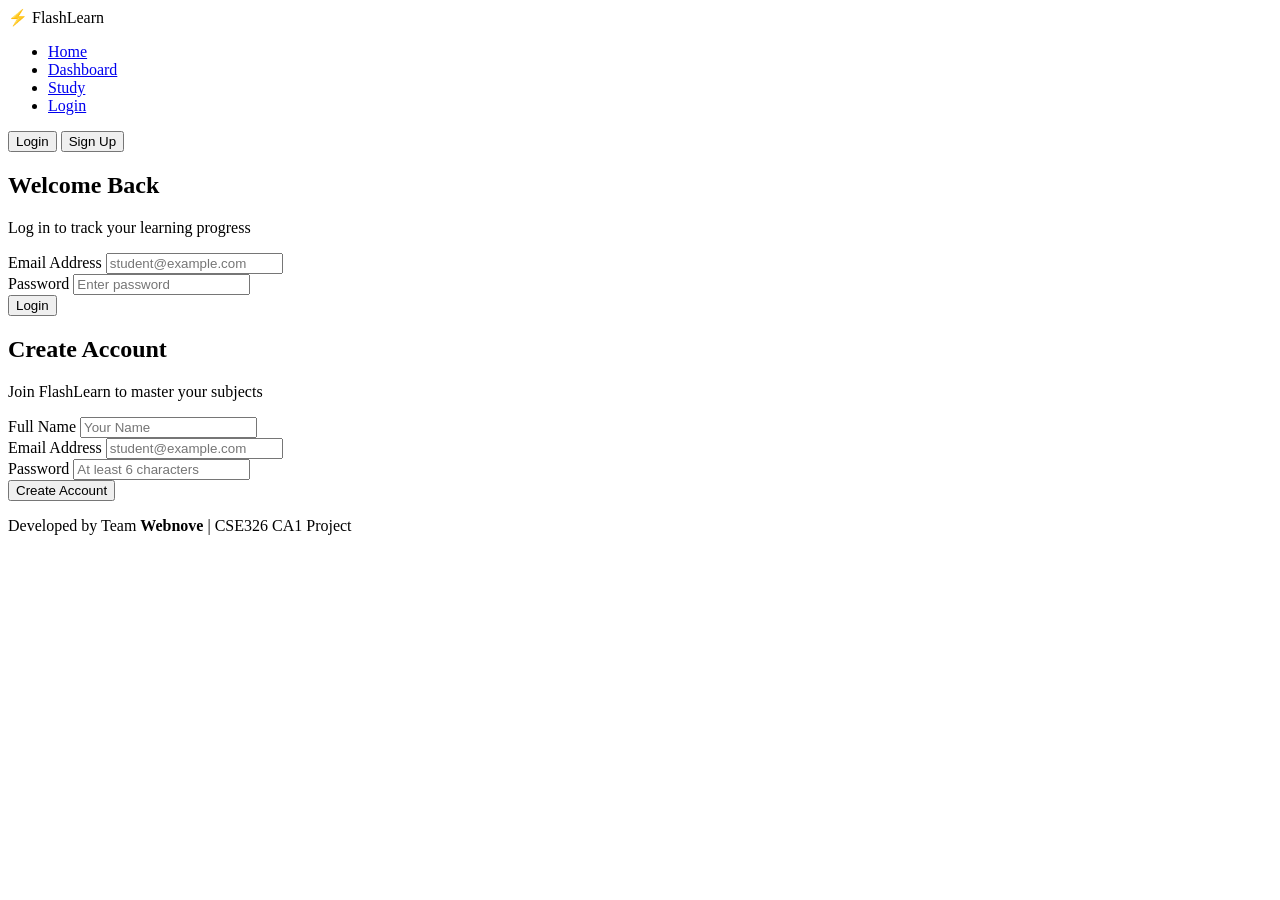
==== auth.html @ e23c1435 "add custom flashcard creation and mobile responsive layout" ====
<!DOCTYPE html>
<html lang="en">
<head>
  <meta charset="UTF-8">
  <meta name="viewport" content="width=device-width, initial-scale=1.0">
  <title>Login & Signup - FlashLearn</title>
  <link rel="stylesheet" href="css/style.css">
  <link rel="stylesheet" href="css/responsive.css">
</head>
<body>

  <!-- Navigation Bar -->
  <header>
    <nav class="navbar">
      <div class="logo">⚡ FlashLearn</div>
      <ul class="nav-links">
        <li><a href="index.html">Home</a></li>
        <li><a href="dashboard.html">Dashboard</a></li>
        <li><a href="study.html">Study</a></li>
        <li><a href="auth.html" class="active">Login</a></li>
      </ul>
    </nav>
  </header>

  <!-- Auth Card Wrapper -->
  <main class="auth-wrapper">
    <div class="auth-card">
      
      <!-- Tab Switcher -->
      <div class="auth-tabs">
        <button id="loginTabBtn" class="tab-btn active" onclick="showLogin()" type="button">Login</button>
        <button id="signupTabBtn" class="tab-btn" onclick="showSignup()" type="button">Sign Up</button>
      </div>

      <!-- Alert Message Box -->
      <div id="authMessage" class="auth-msg"></div>

      <!-- Login Form Container -->
      <div id="loginForm" class="form-container">
        <h2>Welcome Back</h2>
        <p class="auth-subtitle">Log in to track your learning progress</p>

        <form onsubmit="handleLogin(event)">
          <div class="form-group">
            <label for="loginEmail">Email Address</label>
            <input type="email" id="loginEmail" placeholder="student@example.com" required>
          </div>

          <div class="form-group">
            <label for="loginPass">Password</label>
            <input type="password" id="loginPass" placeholder="Enter password" required>
          </div>

          <button type="submit" class="btn btn-primary btn-block">Login</button>
        </form>
      </div>

      <!-- Sign Up Form Container (Default Hidden) -->
      <div id="signupForm" class="form-container hidden">
        <h2>Create Account</h2>
        <p class="auth-subtitle">Join FlashLearn to master your subjects</p>

        <form onsubmit="handleSignup(event)">
          <div class="form-group">
            <label for="signupName">Full Name</label>
            <input type="text" id="signupName" placeholder="Your Name" required>
          </div>

          <div class="form-group">
            <label for="signupEmail">Email Address</label>
            <input type="email" id="signupEmail" placeholder="student@example.com" required>
          </div>

          <div class="form-group">
            <label for="signupPass">Password</label>
            <input type="password" id="signupPass" placeholder="At least 6 characters" required>
          </div>

          <button type="submit" class="btn btn-primary btn-block">Create Account</button>
        </form>
      </div>

    </div>
  </main>

  <footer>
    <p>Developed by Team <strong>Webnove</strong> | CSE326 CA1 Project</p>
  </footer>

  <script src="js/auth.js"></script>
</body>
</html>
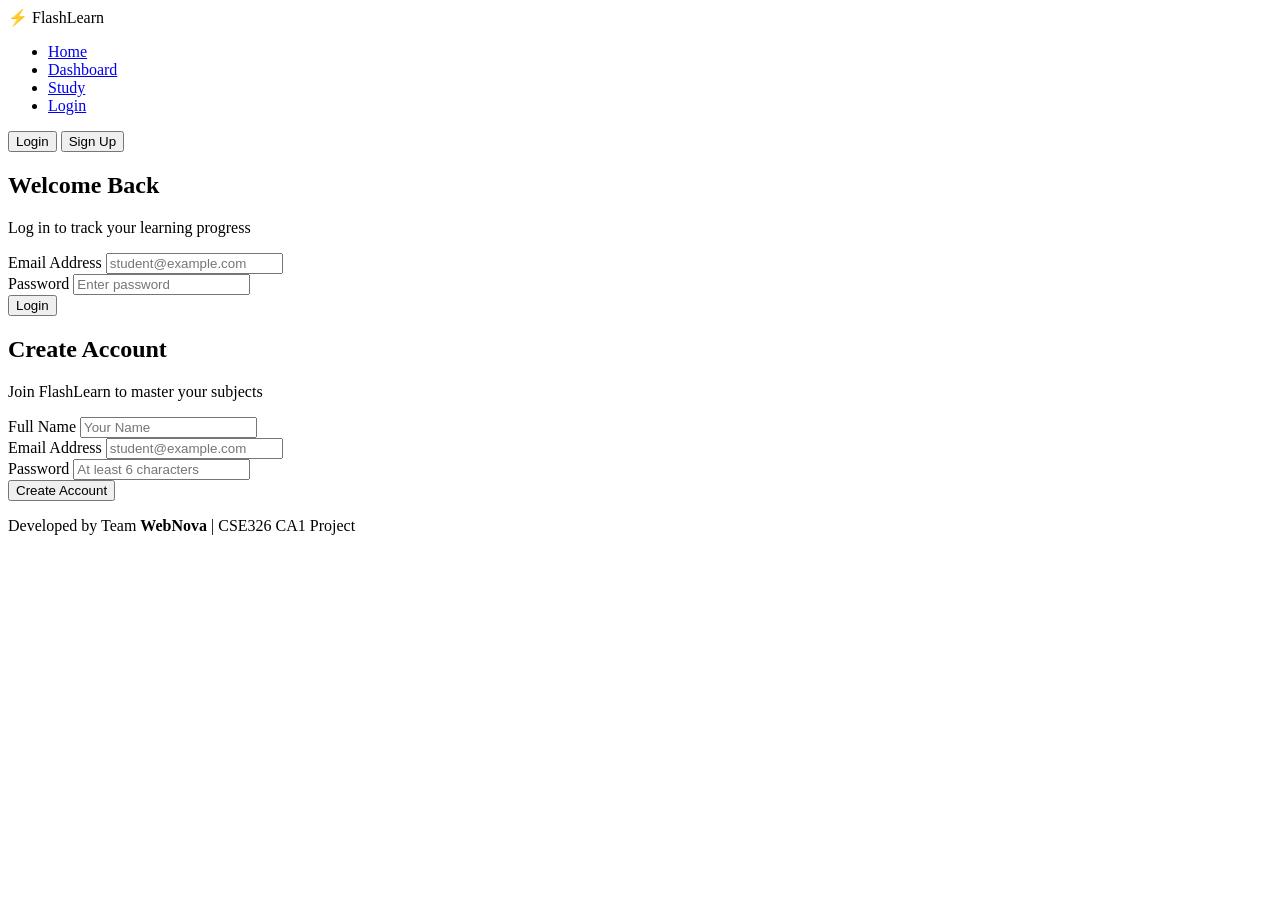
==== commit c4cca848: "Fix UI spacing,dynamic user greeting, 6 default decks, and keyboard navigation" ====
--- a/auth.html
+++ b/auth.html
@@ -84,7 +84,7 @@
   </main>
 
   <footer>
-    <p>Developed by Team <strong>Webnove</strong> | CSE326 CA1 Project</p>
+    <p>Developed by Team <strong>WebNova</strong> | CSE326 CA1 Project</p>
   </footer>
 
   <script src="js/auth.js"></script>
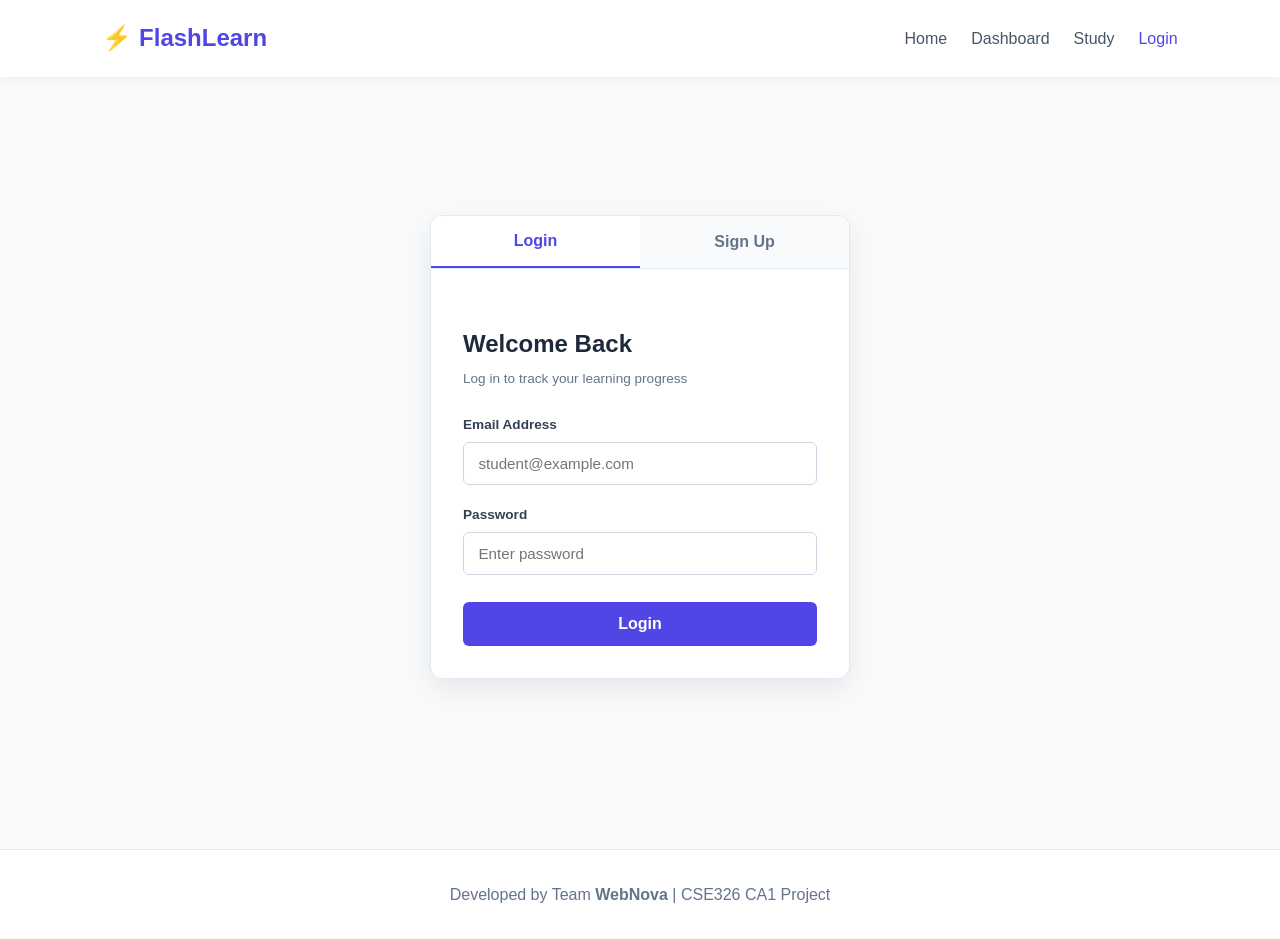
==== commit 261f0782: "Refactor nav auth toggle, cleanup features copy,and optimize session recall tracing" ====
--- a/auth.html
+++ b/auth.html
@@ -4,8 +4,8 @@
   <meta charset="UTF-8">
   <meta name="viewport" content="width=device-width, initial-scale=1.0">
   <title>Login & Signup - FlashLearn</title>
-  <link rel="stylesheet" href="css/style.css">
-  <link rel="stylesheet" href="css/responsive.css">
+  <link rel="stylesheet" href="CSS/style.css">
+  <link rel="stylesheet" href="CSS/responsive.css">
 </head>
 <body>
 
@@ -87,6 +87,6 @@
     <p>Developed by Team <strong>WebNova</strong> | CSE326 CA1 Project</p>
   </footer>
 
-  <script src="js/auth.js"></script>
+  <script src="JS/auth.js"></script>
 </body>
 </html>
--- a/CSS/style.css
+++ b/CSS/style.css
@@ -0,0 +1,378 @@
+* {
+  margin: 0;
+  padding: 0;
+  box-sizing: border-box;
+  font-family: 'Segoe UI', Tahoma, Geneva, Verdana, sans-serif;
+}
+
+body {
+  background-color: #f8fafc;
+  color: #1e293b;
+  line-height: 1.6;
+}
+
+/* Navbar */
+.navbar {
+  display: flex;
+  justify-content: space-between;
+  align-items: center;
+  padding: 1.2rem 8%;
+  background: #ffffff;
+  box-shadow: 0 2px 10px rgba(0, 0, 0, 0.05);
+}
+
+.logo {
+  font-size: 1.5rem;
+  font-weight: 700;
+  color: #4f46e5;
+}
+
+.nav-links {
+  display: flex;
+  list-style: none;
+  gap: 1.5rem;
+  align-items: center;
+}
+
+.nav-links a {
+  text-decoration: none;
+  color: #475569;
+  font-weight: 500;
+  transition: color 0.3s;
+}
+
+.nav-links a:hover,
+.nav-links a.active {
+  color: #4f46e5;
+}
+
+/* Buttons */
+.btn {
+  display: inline-block;
+  padding: 0.6rem 1.2rem;
+  border-radius: 6px;
+  text-decoration: none;
+  font-weight: 600;
+  cursor: pointer;
+  border: none;
+  transition: background-color 0.2s;
+}
+
+.btn-primary {
+  background-color: #4f46e5;
+  color: #ffffff !important;
+}
+
+.btn-primary:hover {
+  background-color: #4338ca;
+}
+
+.btn-secondary {
+  background-color: #e2e8f0;
+  color: #1e293b;
+  margin-left: 0.5rem;
+}
+
+.btn-secondary:hover {
+  background-color: #cbd5e1;
+}
+
+/* Hero Section */
+.hero {
+  padding: 5rem 8%;
+  text-align: center;
+  background: linear-gradient(180deg, #ffffff 0%, #eef2ff 100%);
+}
+
+.hero h1 {
+  font-size: 2.8rem;
+  margin-bottom: 1rem;
+  color: #0f172a;
+}
+
+.hero p {
+  font-size: 1.2rem;
+  color: #64748b;
+  max-width: 650px;
+  margin: 0 auto 2rem;
+}
+
+/* Features */
+.features {
+  display: grid;
+  grid-template-columns: repeat(auto-fit, minmax(260px, 1fr));
+  gap: 2rem;
+  padding: 4rem 8%;
+}
+
+.feature-card {
+  background: #ffffff;
+  padding: 2rem;
+  border-radius: 10px;
+  box-shadow: 0 4px 6px -1px rgba(0, 0, 0, 0.05);
+  border: 1px solid #e2e8f0;
+}
+
+.feature-card h3 {
+  margin-bottom: 0.7rem;
+  color: #334155;
+}
+
+footer {
+  text-align: center;
+  padding: 2rem;
+  background: #ffffff;
+  border-top: 1px solid #e2e8f0;
+  color: #64748b;
+  margin-top: 2rem;
+}
+
+/* Dashboard Styles */
+.dashboard-container {
+  padding: 2.5rem 8%;
+  max-width: 1200px;
+  margin: 0 auto;
+}
+
+.user-banner {
+  background: #ffffff;
+  padding: 1.8rem;
+  border-radius: 10px;
+  border: 1px solid #e2e8f0;
+  display: flex;
+  justify-content: space-between;
+  align-items: center;
+  flex-wrap: wrap;
+  gap: 1.5rem;
+  margin-bottom: 2rem;
+}
+
+.user-banner h2 {
+  color: #1e293b;
+  margin-bottom: 0.3rem;
+}
+
+.user-banner p {
+  color: #64748b;
+}
+
+.stats-row {
+  display: flex;
+  flex-wrap: wrap;
+  gap: 1.2rem;
+  justify-content: space-between;
+}
+
+.stat-badge {
+  background: #f1f5f9;
+  padding: 0.8rem 1.2rem;
+  border-radius: 8px;
+  text-align: center;
+  min-width: 90px;
+}
+
+.stat-num {
+  display: block;
+  font-size: 1.3rem;
+  font-weight: 700;
+  color: #4f46e5;
+}
+
+.stat-label {
+  font-size: 0.8rem;
+  color: #64748b;
+  text-transform: uppercase;
+}
+
+/* Controls Bar */
+.controls-bar {
+  display: flex;
+  gap: 1rem;
+  margin-bottom: 2rem;
+  flex-wrap: wrap;
+}
+
+.controls-bar input {
+  flex: 1;
+  min-width: 240px;
+  padding: 0.75rem 1rem;
+  border: 1px solid #cbd5e1;
+  border-radius: 6px;
+  font-size: 0.95rem;
+  outline: none;
+}
+
+.controls-bar input:focus,
+.controls-bar select:focus {
+  border-color: #4f46e5;
+}
+
+.controls-bar select {
+  padding: 0.75rem 1rem;
+  border: 1px solid #cbd5e1;
+  border-radius: 6px;
+  background: #ffffff;
+  font-size: 0.95rem;
+  cursor: pointer;
+}
+
+/* Decks Grid */
+.decks-grid {
+  display: grid;
+  grid-template-columns: repeat(auto-fill, minmax(280px, 1fr));
+  gap: 1.5rem;
+}
+
+.deck-card {
+  background: #ffffff;
+  border: 1px solid #e2e8f0;
+  border-radius: 10px;
+  padding: 1.5rem;
+  display: flex;
+  flex-direction: column;
+  justify-content: space-between;
+  box-shadow: 0 2px 6px rgba(0, 0, 0, 0.04);
+}
+
+.deck-tag {
+  display: inline-block;
+  background: #e0e7ff;
+  color: #4338ca;
+  padding: 0.25rem 0.6rem;
+  border-radius: 4px;
+  font-size: 0.75rem;
+  font-weight: 600;
+  margin-bottom: 0.8rem;
+  align-self: flex-start;
+}
+
+.deck-card h3 {
+  color: #1e293b;
+  font-size: 1.15rem;
+  margin-bottom: 0.5rem;
+}
+
+.deck-card p {
+  color: #64748b;
+  font-size: 0.9rem;
+  margin-bottom: 1.2rem;
+}
+
+.deck-footer {
+  display: flex;
+  justify-content: space-between;
+  align-items: center;
+  border-top: 1px solid #f1f5f9;
+  padding-top: 1rem;
+}
+
+.card-count {
+  font-size: 0.85rem;
+  color: #94a3b8;
+  font-weight: 500;
+}
+/* ================= Auth Page Specific Styles ================= */
+.auth-wrapper {
+  min-height: calc(100vh - 160px);
+  display: flex;
+  justify-content: center;
+  align-items: center;
+  padding: 2rem 1rem;
+}
+
+.auth-card {
+  background: #ffffff;
+  width: 100%;
+  max-width: 420px;
+  border-radius: 12px;
+  box-shadow: 0 10px 30px rgba(0, 0, 0, 0.08);
+  border: 1px solid #e2e8f0;
+  overflow: hidden;
+}
+
+.auth-tabs {
+  display: flex;
+  border-bottom: 1px solid #e2e8f0;
+  background-color: #f8fafc;
+}
+
+.tab-btn {
+  flex: 1;
+  padding: 1rem;
+  border: none;
+  background: none;
+  font-size: 1rem;
+  font-weight: 600;
+  color: #64748b;
+  cursor: pointer;
+  transition: all 0.2s ease;
+}
+
+.tab-btn.active {
+  color: #4f46e5;
+  background-color: #ffffff;
+  border-bottom: 2px solid #4f46e5;
+}
+
+.form-container {
+  padding: 2rem;
+}
+
+.form-container h2 {
+  font-size: 1.5rem;
+  color: #1e293b;
+  margin-bottom: 0.3rem;
+}
+
+.auth-subtitle {
+  font-size: 0.85rem;
+  color: #64748b;
+  margin-bottom: 1.5rem;
+}
+
+.form-group {
+  margin-bottom: 1.2rem;
+  text-align: left;
+}
+
+.form-group label {
+  display: block;
+  font-size: 0.85rem;
+  font-weight: 600;
+  color: #334155;
+  margin-bottom: 0.4rem;
+}
+
+.form-group input {
+  width: 100%;
+  padding: 0.75rem 0.9rem;
+  border: 1px solid #cbd5e1;
+  border-radius: 6px;
+  font-size: 0.95rem;
+  outline: none;
+  transition: border-color 0.2s ease;
+  box-sizing: border-box;
+}
+
+.form-group input:focus {
+  border-color: #4f46e5;
+}
+
+.btn-block {
+  width: 100%;
+  padding: 0.8rem;
+  font-size: 1rem;
+  margin-top: 0.5rem;
+}
+
+.hidden {
+  display: none !important;
+}
+/* Auth alert text */
+.auth-msg {
+  font-size: 0.9rem;
+  font-weight: 600;
+  text-align: center;
+  padding: 0.8rem 1rem 0;
+  min-height: 24px;
+}
--- a/CSS/responsive.css
+++ b/CSS/responsive.css
@@ -0,0 +1,60 @@
+/* Responsive Layout Adjustments */
+@media screen and (max-width: 768px) {
+  .navbar {
+    flex-direction: column;
+    gap: 0.8rem;
+    padding: 1rem 5%;
+  }
+
+  .nav-links {
+    gap: 1rem;
+    font-size: 0.95rem;
+  }
+
+  .hero h1 {
+    font-size: 2rem;
+  }
+
+  .hero p {
+    font-size: 1rem;
+  }
+
+  .features {
+    padding: 2rem 5%;
+    grid-template-columns: 1fr;
+  }
+
+  .dashboard-container {
+    padding: 1.5rem 5%;
+  }
+
+  .user-banner {
+    flex-direction: column;
+    align-items: flex-start;
+  }
+
+  .controls-bar {
+    flex-direction: column;
+  }
+
+  .flashcard-scene {
+    height: 250px;
+    max-width: 100%;
+  }
+
+  .card-text {
+    font-size: 1.1rem;
+    padding: 0 0.5rem;
+  }
+
+  .study-header {
+    flex-direction: column;
+    align-items: stretch;
+  }
+
+  .nav-controls,
+  .difficulty-controls {
+    width: 100%;
+    justify-content: center;
+  }
+}
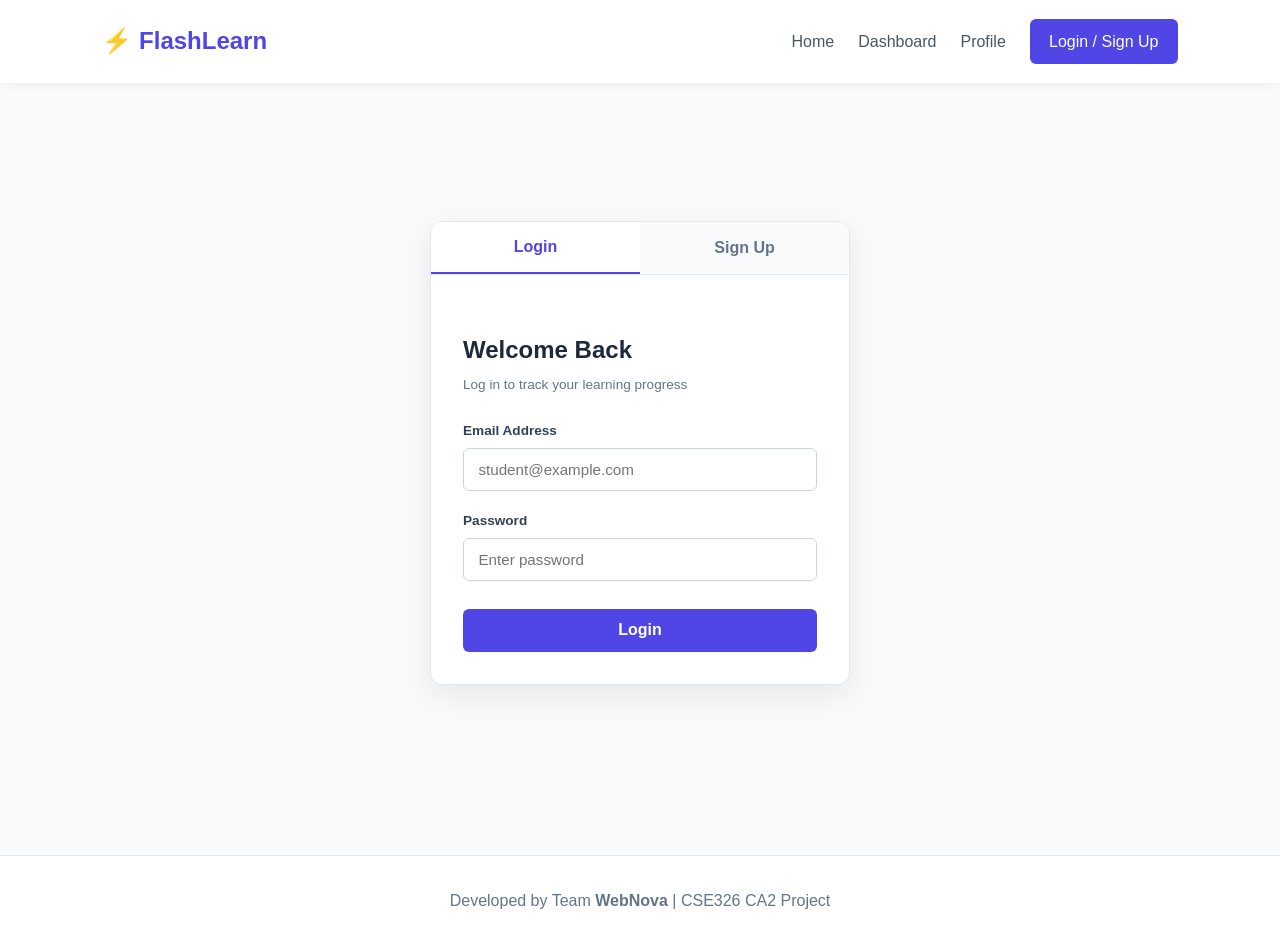
==== commit 04a7bddd: "fix: resolve signup reference bug, add study deck guard, and sync enrollment status" ====
--- a/auth.html
+++ b/auth.html
@@ -1,92 +1,136 @@
-<!DOCTYPE html>
+<!doctype html>
 <html lang="en">
-<head>
-  <meta charset="UTF-8">
-  <meta name="viewport" content="width=device-width, initial-scale=1.0">
-  <title>Login & Signup - FlashLearn</title>
-  <link rel="stylesheet" href="CSS/style.css">
-  <link rel="stylesheet" href="CSS/responsive.css">
-</head>
-<body>
+  <head>
+    <meta charset="UTF-8" />
+    <meta name="viewport" content="width=device-width, initial-scale=1.0" />
+    <title>Login & Signup - FlashLearn</title>
+    <link
+      rel="icon"
+      href="data:image/svg+xml,<svg xmlns=%22http://www.w3.org/2000/svg%22 viewBox=%220 0 100 100%22><text y=%22.9em%22 font-size=%2290%22>⚡</text></svg>"
+    />
+    <link rel="stylesheet" href="CSS/style.css" />
+    <link rel="stylesheet" href="CSS/responsive.css" />
+  </head>
+  <body>
+    <!-- Navigation Bar -->
+    <header>
+      <nav class="navbar">
+        <div class="logo">⚡ FlashLearn</div>
+        <ul class="nav-links">
+          <li><a href="index.html">Home</a></li>
+          <li><a href="dashboard.html">Dashboard</a></li>
+          <li id="navProfileLink"><a href="Profile.html">Profile</a></li>
+          <li><a href="auth.html" class="btn btn-primary" id="navAuthLink">Login / Sign Up</a></li>
+        </ul>
+      </nav>
+    </header>
 
-  <!-- Navigation Bar -->
-  <header>
-    <nav class="navbar">
-      <div class="logo">⚡ FlashLearn</div>
-      <ul class="nav-links">
-        <li><a href="index.html">Home</a></li>
-        <li><a href="dashboard.html">Dashboard</a></li>
-        <li><a href="study.html">Study</a></li>
-        <li><a href="auth.html" class="active">Login</a></li>
-      </ul>
-    </nav>
-  </header>
+    <!-- Auth Card Wrapper -->
+    <main class="auth-wrapper">
+      <div class="auth-card">
+        <!-- Tab Switcher -->
+        <div class="auth-tabs">
+          <button
+            id="loginTabBtn"
+            class="tab-btn active"
+            onclick="showLogin()"
+            type="button"
+          >
+            Login
+          </button>
+          <button
+            id="signupTabBtn"
+            class="tab-btn"
+            onclick="showSignup()"
+            type="button"
+          >
+            Sign Up
+          </button>
+        </div>
 
-  <!-- Auth Card Wrapper -->
-  <main class="auth-wrapper">
-    <div class="auth-card">
-      
-      <!-- Tab Switcher -->
-      <div class="auth-tabs">
-        <button id="loginTabBtn" class="tab-btn active" onclick="showLogin()" type="button">Login</button>
-        <button id="signupTabBtn" class="tab-btn" onclick="showSignup()" type="button">Sign Up</button>
+        <!-- Alert Message Box -->
+        <div id="authMessage" class="auth-msg"></div>
+
+        <!-- Login Form Container -->
+        <div id="loginForm" class="form-container">
+          <h2>Welcome Back</h2>
+          <p class="auth-subtitle">Log in to track your learning progress</p>
+
+          <form onsubmit="handleLogin(event)">
+            <div class="form-group">
+              <label for="loginEmail">Email Address</label>
+              <input
+                type="email"
+                id="loginEmail"
+                placeholder="student@example.com"
+                required
+              />
+            </div>
+
+            <div class="form-group">
+              <label for="loginPass">Password</label>
+              <input
+                type="password"
+                id="loginPass"
+                placeholder="Enter password"
+                required
+              />
+            </div>
+
+            <button type="submit" class="btn btn-primary btn-block">
+              Login
+            </button>
+          </form>
+        </div>
+
+        <!-- Sign Up Form Container (Default Hidden) -->
+        <div id="signupForm" class="form-container hidden">
+          <h2>Create Account</h2>
+          <p class="auth-subtitle">Join FlashLearn to master your subjects</p>
+
+          <form onsubmit="handleSignup(event)">
+            <div class="form-group">
+              <label for="signupName">Full Name</label>
+              <input
+                type="text"
+                id="signupName"
+                placeholder="Your Name"
+                required
+              />
+            </div>
+
+            <div class="form-group">
+              <label for="signupEmail">Email Address</label>
+              <input
+                type="email"
+                id="signupEmail"
+                placeholder="student@example.com"
+                required
+              />
+            </div>
+
+            <div class="form-group">
+              <label for="signupPass">Password</label>
+              <input
+                type="password"
+                id="signupPass"
+                placeholder="At least 6 characters"
+                required
+              />
+            </div>
+
+            <button type="submit" class="btn btn-primary btn-block">
+              Create Account
+            </button>
+          </form>
+        </div>
       </div>
+    </main>
 
-      <!-- Alert Message Box -->
-      <div id="authMessage" class="auth-msg"></div>
+    <footer>
+      <p>Developed by Team <strong>WebNova</strong> | CSE326 CA2 Project</p>
+    </footer>
 
-      <!-- Login Form Container -->
-      <div id="loginForm" class="form-container">
-        <h2>Welcome Back</h2>
-        <p class="auth-subtitle">Log in to track your learning progress</p>
-
-        <form onsubmit="handleLogin(event)">
-          <div class="form-group">
-            <label for="loginEmail">Email Address</label>
-            <input type="email" id="loginEmail" placeholder="student@example.com" required>
-          </div>
-
-          <div class="form-group">
-            <label for="loginPass">Password</label>
-            <input type="password" id="loginPass" placeholder="Enter password" required>
-          </div>
-
-          <button type="submit" class="btn btn-primary btn-block">Login</button>
-        </form>
-      </div>
-
-      <!-- Sign Up Form Container (Default Hidden) -->
-      <div id="signupForm" class="form-container hidden">
-        <h2>Create Account</h2>
-        <p class="auth-subtitle">Join FlashLearn to master your subjects</p>
-
-        <form onsubmit="handleSignup(event)">
-          <div class="form-group">
-            <label for="signupName">Full Name</label>
-            <input type="text" id="signupName" placeholder="Your Name" required>
-          </div>
-
-          <div class="form-group">
-            <label for="signupEmail">Email Address</label>
-            <input type="email" id="signupEmail" placeholder="student@example.com" required>
-          </div>
-
-          <div class="form-group">
-            <label for="signupPass">Password</label>
-            <input type="password" id="signupPass" placeholder="At least 6 characters" required>
-          </div>
-
-          <button type="submit" class="btn btn-primary btn-block">Create Account</button>
-        </form>
-      </div>
-
-    </div>
-  </main>
-
-  <footer>
-    <p>Developed by Team <strong>WebNova</strong> | CSE326 CA1 Project</p>
-  </footer>
-
-  <script src="JS/auth.js"></script>
-</body>
-</html>+    <script src="JS/auth.js"></script>
+  </body>
+</html>
--- a/CSS/style.css
+++ b/CSS/style.css
@@ -79,6 +79,7 @@
 
 /* Hero Section */
 .hero {
+  min-height: 50vh;
   padding: 5rem 8%;
   text-align: center;
   background: linear-gradient(180deg, #ffffff 0%, #eef2ff 100%);
@@ -250,12 +251,16 @@
   color: #1e293b;
   font-size: 1.15rem;
   margin-bottom: 0.5rem;
+  word-break: break-word;
+  overflow-wrap: break-word;
 }
 
 .deck-card p {
   color: #64748b;
   font-size: 0.9rem;
   margin-bottom: 1.2rem;
+  word-break: break-word;
+  overflow-wrap: break-word;
 }
 
 .deck-footer {
@@ -375,4 +380,10 @@
   text-align: center;
   padding: 0.8rem 1rem 0;
   min-height: 24px;
+}
+
+.deck-tag.status-not-enrolled {
+  background-color: #f1f5f9;
+  color: #64748b;
+  border: 1px solid #cbd5e1;
 }
--- a/CSS/responsive.css
+++ b/CSS/responsive.css
@@ -57,4 +57,22 @@
     width: 100%;
     justify-content: center;
   }
+}
+
+@media (max-width: 480px) {
+  /* Navbar links side-scroll fix */
+  .nav-links {
+    gap: 0.4rem !important;
+  }
+
+  .nav-links a, 
+  .nav-links button {
+    font-size: 0.78rem !important;
+    padding: 0.3rem 0.4rem !important;
+  }
+
+  .navbar {
+    padding-left: 0.5rem !important;
+    padding-right: 0.5rem !important;
+  }
 }
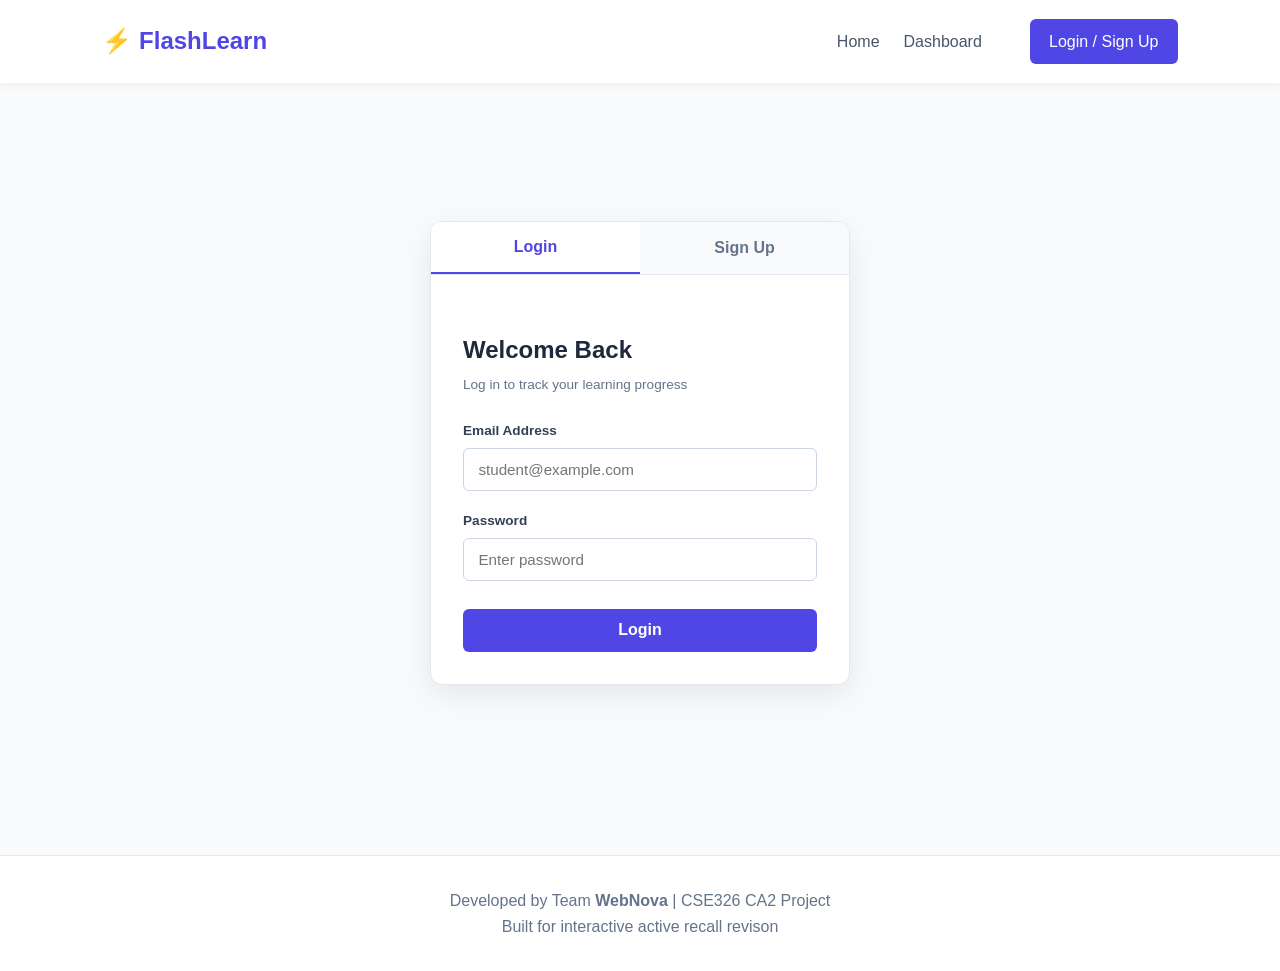
==== commit adfa6857: "fix(nav): standardize navbar auth states, profile visibility, and button styling" ====
--- a/auth.html
+++ b/auth.html
@@ -19,7 +19,7 @@
         <ul class="nav-links">
           <li><a href="index.html">Home</a></li>
           <li><a href="dashboard.html">Dashboard</a></li>
-          <li id="navProfileLink"><a href="Profile.html">Profile</a></li>
+          <li><a href="Profile.html" id="navProfileLink">Profile</a></li>
           <li><a href="auth.html" class="btn btn-primary" id="navAuthLink">Login / Sign Up</a></li>
         </ul>
       </nav>
@@ -128,9 +128,10 @@
     </main>
 
     <footer>
-      <p>Developed by Team <strong>WebNova</strong> | CSE326 CA2 Project</p>
+      <p>Developed by Team <strong>WebNova</strong> | CSE326 CA2 Project <br> Built for interactive active recall revison</p>
     </footer>
 
     <script src="JS/auth.js"></script>
+    <script src="JS/app.js"></script>
   </body>
 </html>
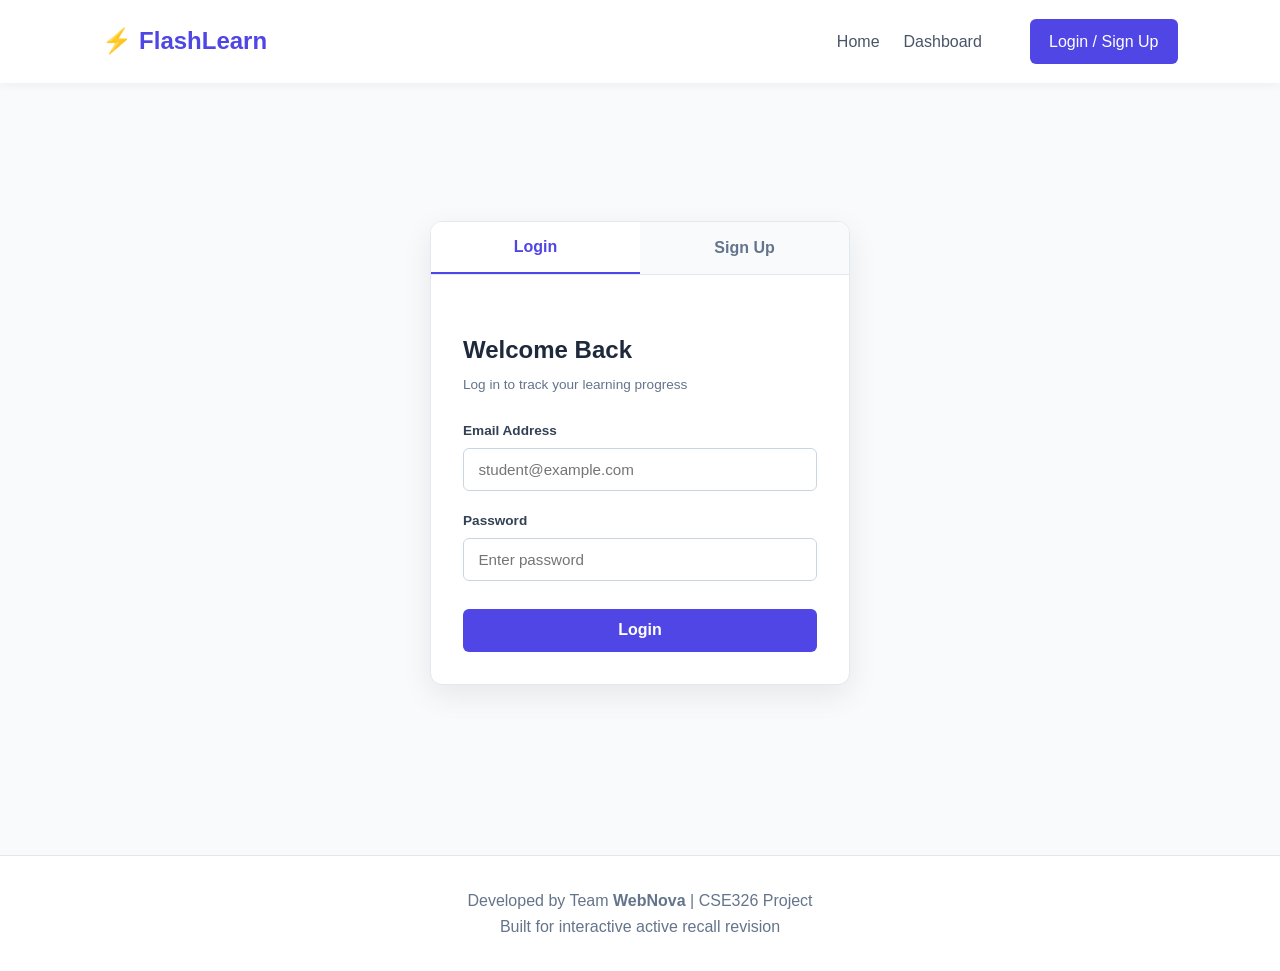
==== commit 26a2c33d: "fix(core): sync activeDeckId key, resolve link casing and streamline auth functions" ====
--- a/auth.html
+++ b/auth.html
@@ -19,7 +19,7 @@
         <ul class="nav-links">
           <li><a href="index.html">Home</a></li>
           <li><a href="dashboard.html">Dashboard</a></li>
-          <li><a href="Profile.html" id="navProfileLink">Profile</a></li>
+          <li><a href="profile.html" id="navProfileLink">Profile</a></li>
           <li><a href="auth.html" class="btn btn-primary" id="navAuthLink">Login / Sign Up</a></li>
         </ul>
       </nav>
@@ -128,7 +128,7 @@
     </main>
 
     <footer>
-      <p>Developed by Team <strong>WebNova</strong> | CSE326 CA2 Project <br> Built for interactive active recall revison</p>
+      <p>Developed by Team <strong>WebNova</strong> | CSE326 Project <br> Built for interactive active recall revision</p>
     </footer>
 
     <script src="JS/auth.js"></script>
--- a/CSS/style.css
+++ b/CSS/style.css
@@ -386,4 +386,21 @@
   background-color: #f1f5f9;
   color: #64748b;
   border: 1px solid #cbd5e1;
+}
+
+/* Hero buttons mobile spacing fix */
+.hero-buttons {
+  display: flex;
+  justify-content: center;
+  align-items: center;
+  gap: 0.75rem;
+  flex-wrap: wrap;
+}
+
+/* Create Deck button alignment fix */
+.dashboard-actions {
+  display: flex;
+  align-items: center;
+  padding: 0;
+  margin: 1rem 0;
 }
